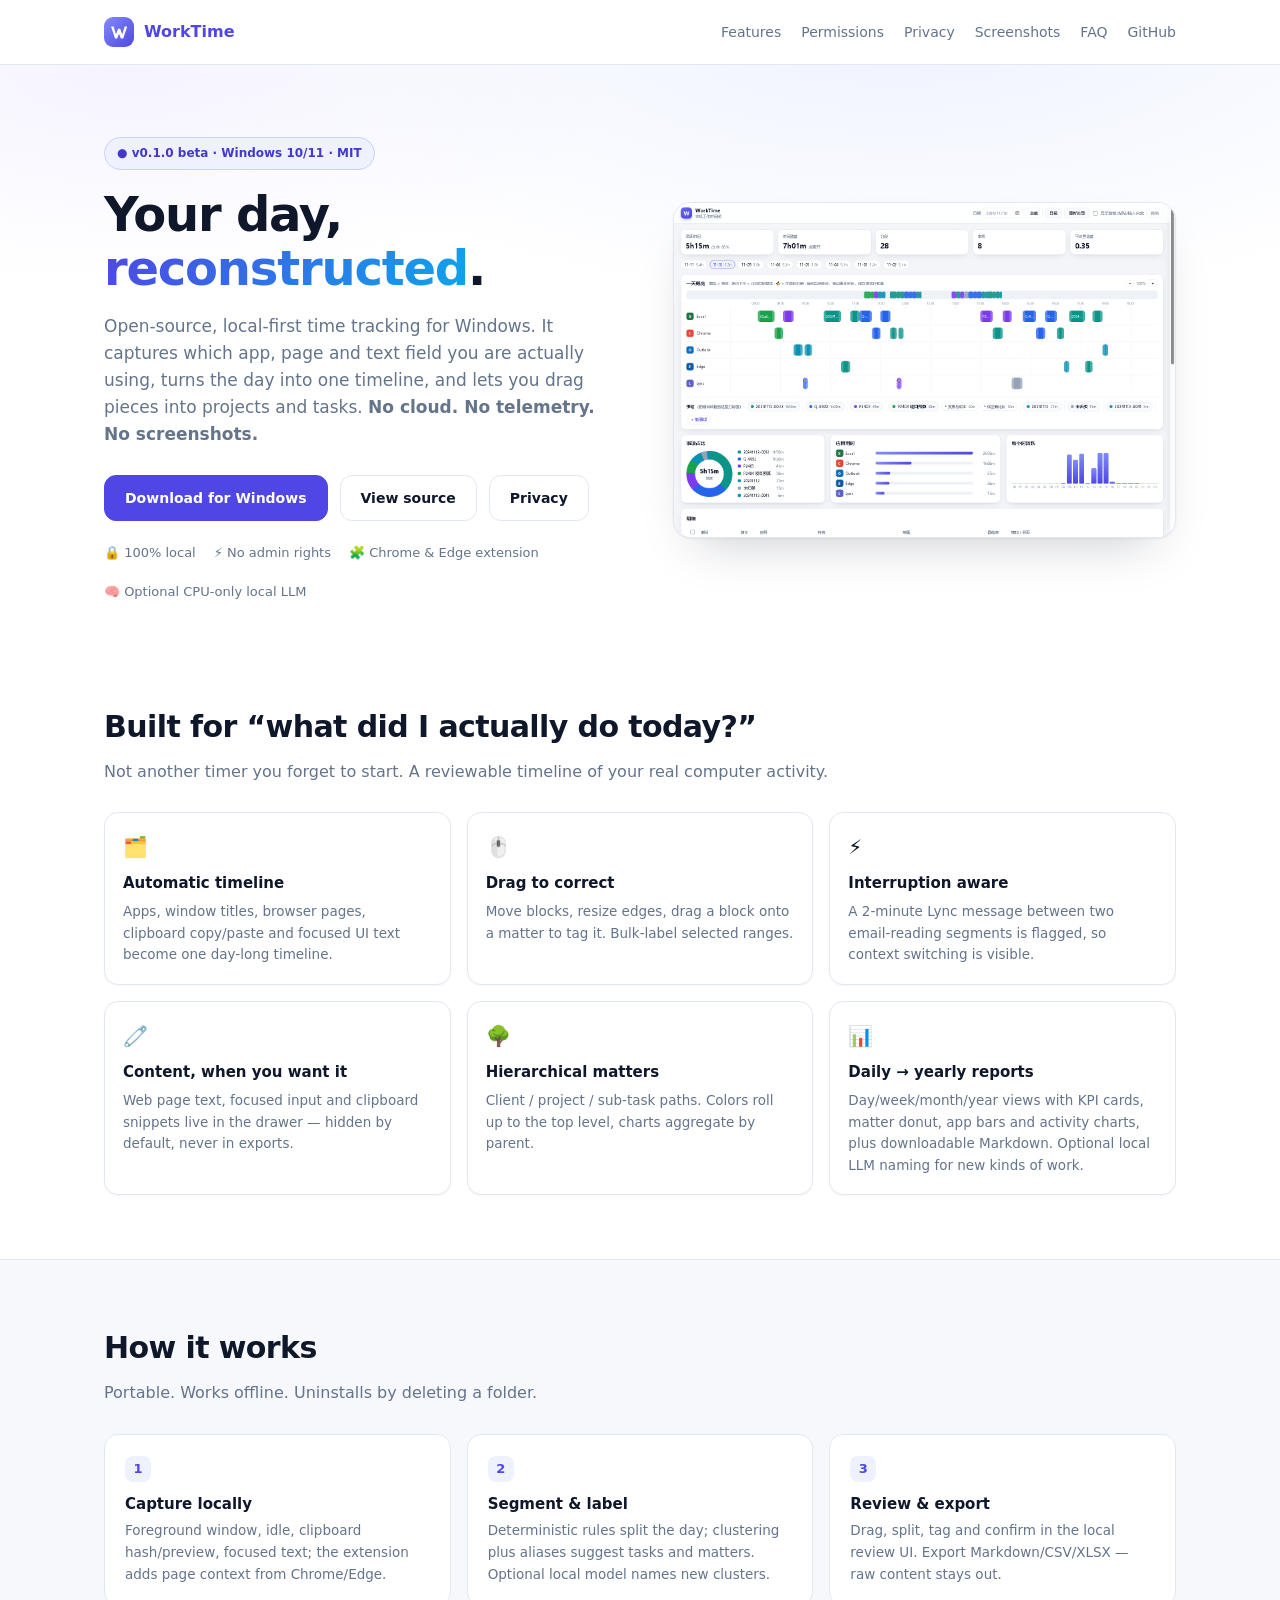
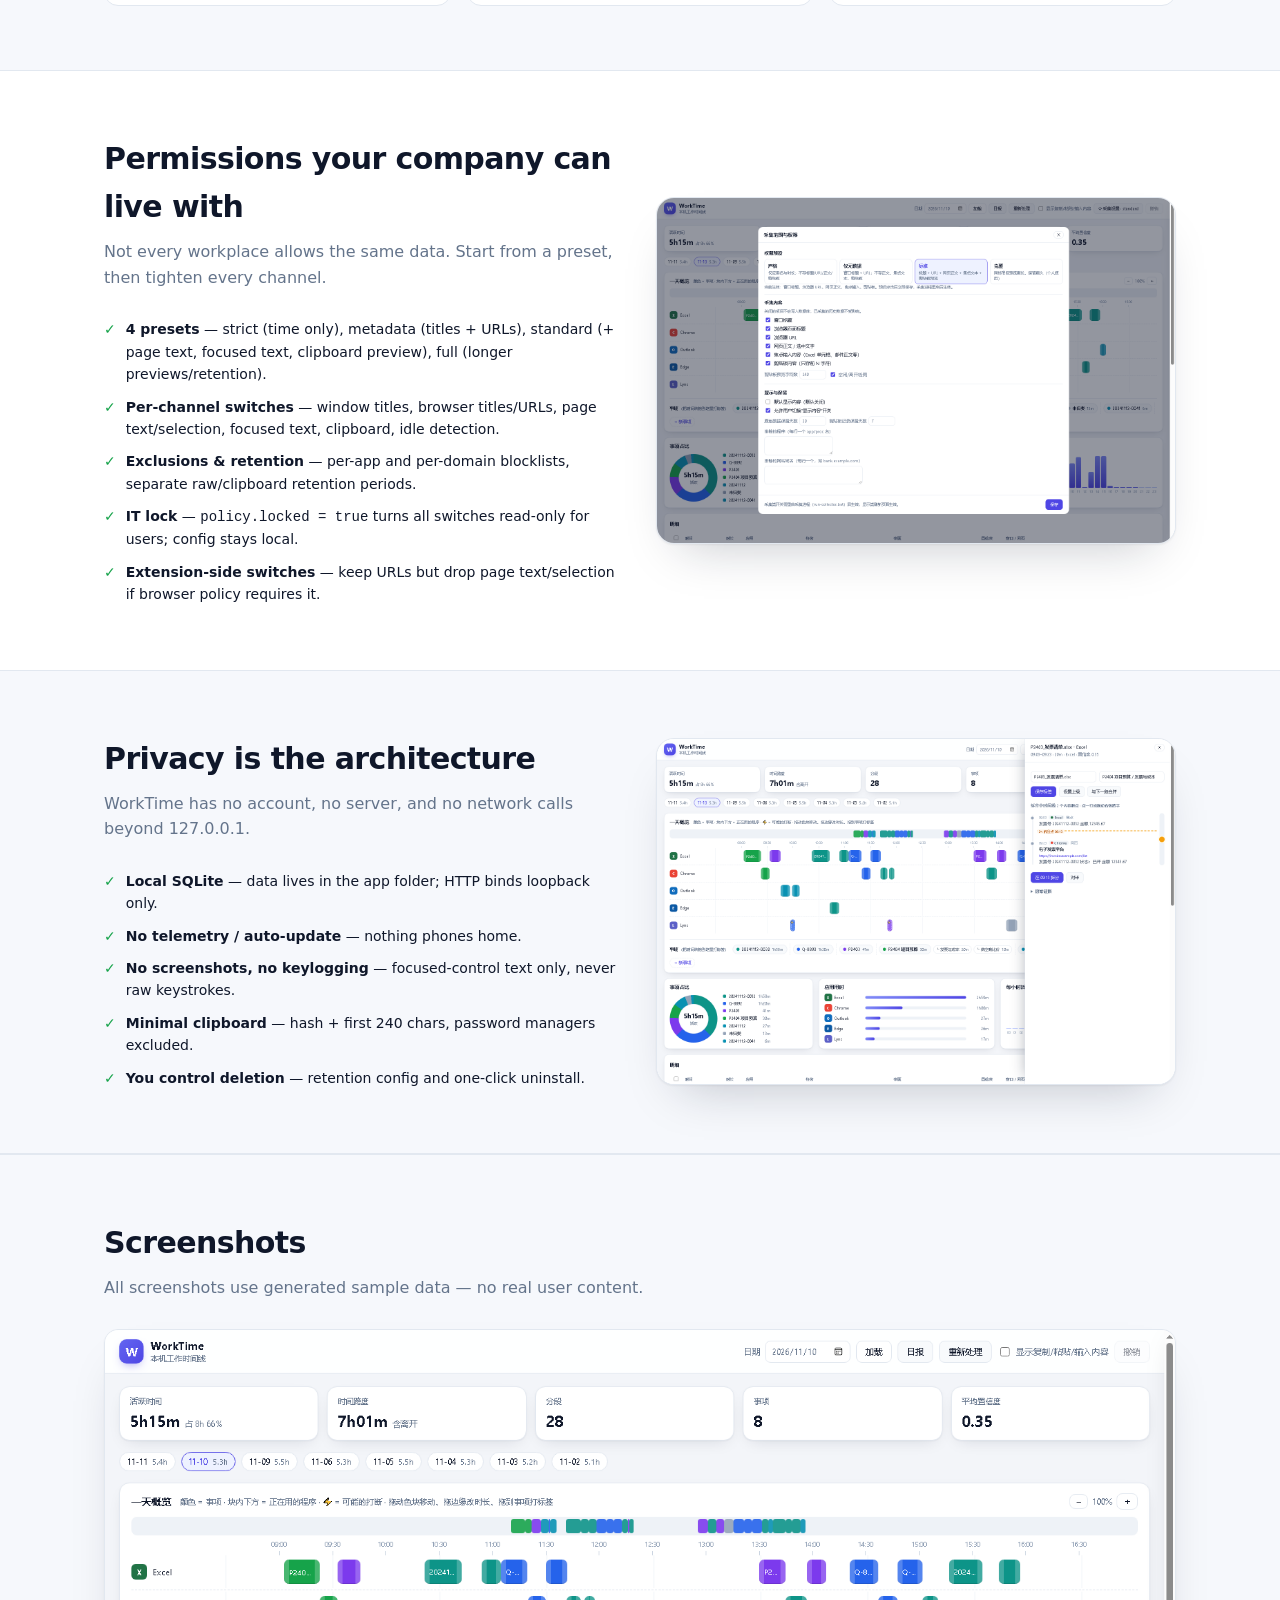
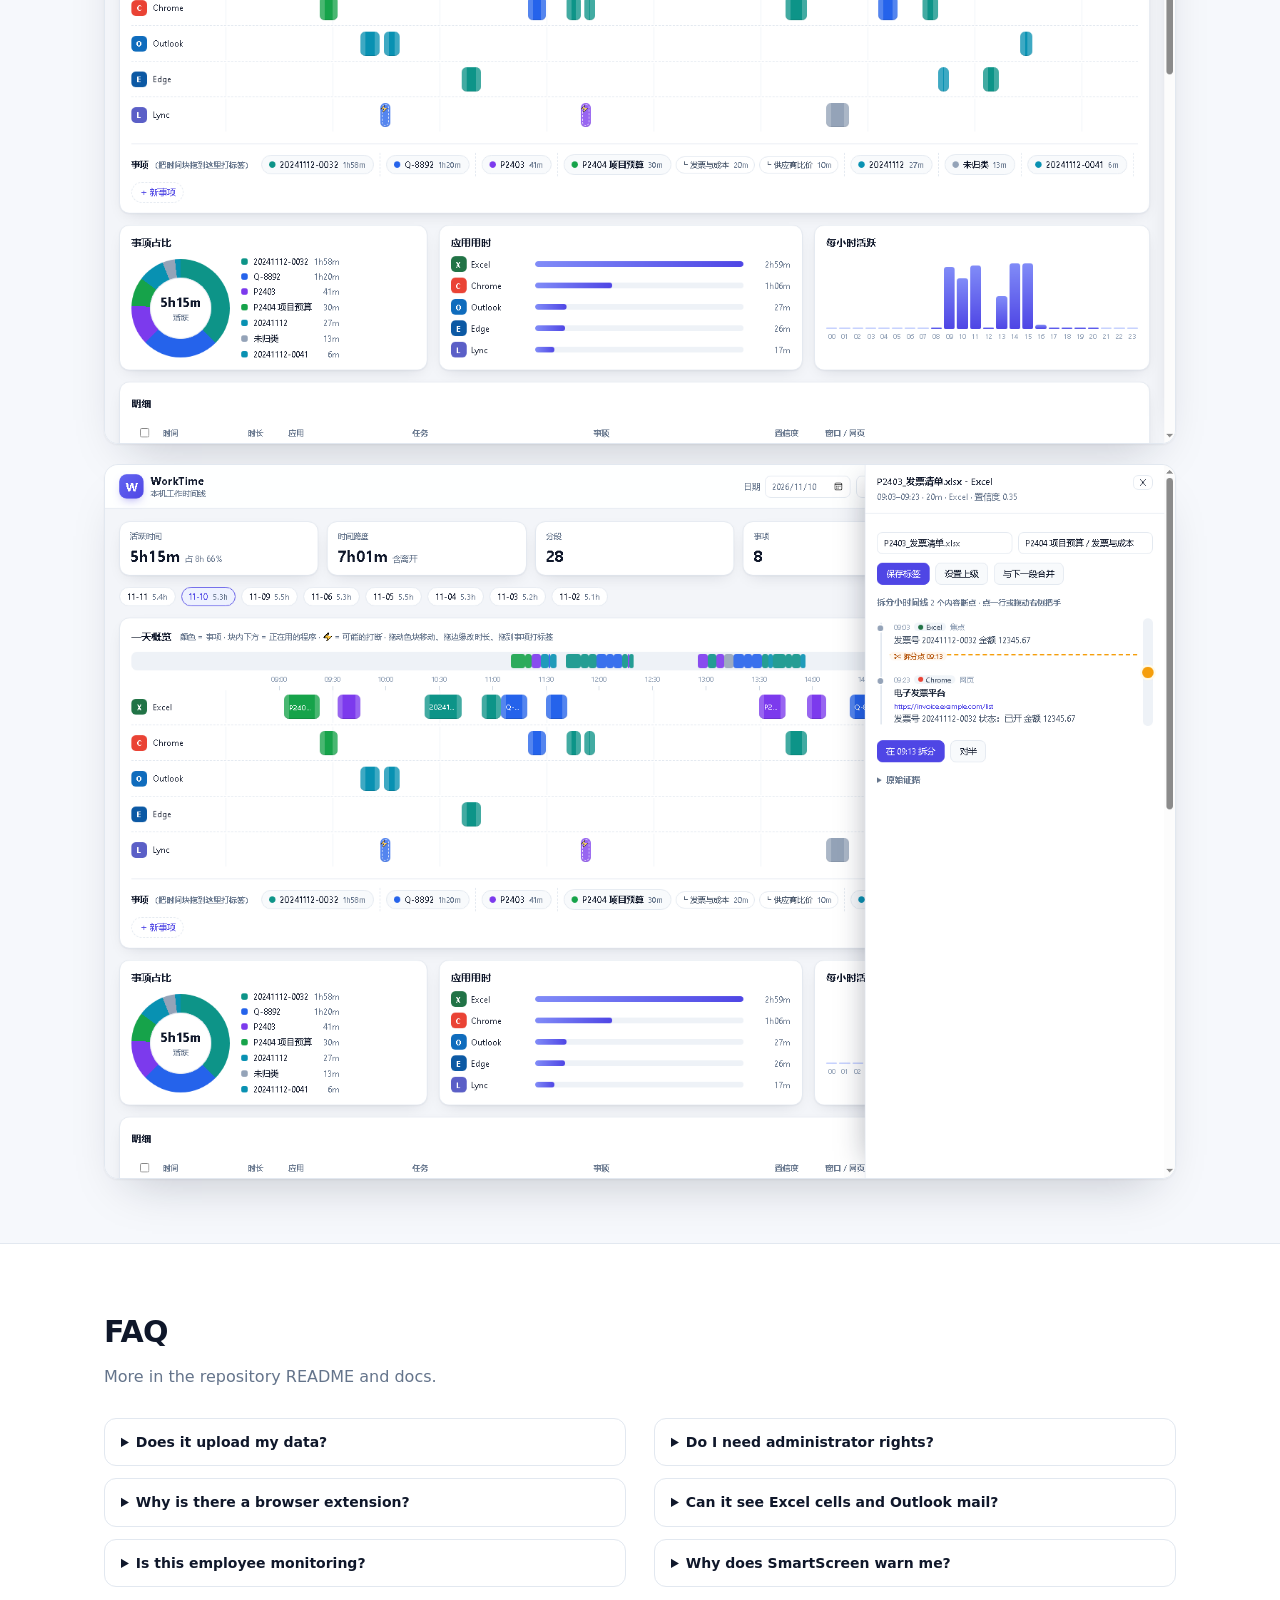
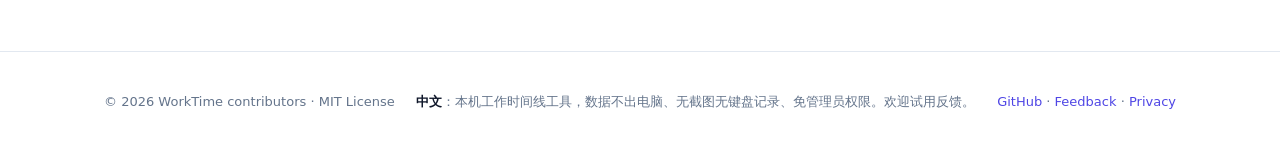
==== docs/index.html @ af7d562c "Add GitHub Pages landing under docs/" ====
﻿<!doctype html>
<html lang="en">
<head>
<meta charset="utf-8">
<meta name="viewport" content="width=device-width, initial-scale=1">
<title>WorkTime — local-first work timeline for Windows</title>
<meta name="description" content="Open-source, local-first time tracking for Windows. Automatic app/page timeline, drag-to-label, interruption detection, hierarchical matters. No cloud, no telemetry.">
<meta property="og:title" content="WorkTime — your day, reconstructed">
<meta property="og:description" content="Local-first work timeline for Windows. Open source, no cloud, no telemetry, no screenshots.">
<meta property="og:image" content="https://xlc-c.github.io/worktime/assets/social-card.png">
<meta property="og:type" content="website">
<meta name="twitter:card" content="summary_large_image">
<link rel="icon" href="assets/logo.svg">
<style>
  :root {
    --ink: #0f172a; --muted: #64748b; --line: #e2e8f0;
    --bg: #ffffff; --soft: #f6f8fc; --accent: #4f46e5; --accent2: #818cf8;
    --green: #16a34a; --radius: 18px;
    --shadow: 0 1px 2px rgba(15,23,42,.05), 0 24px 48px -24px rgba(15,23,42,.25);
  }
  * { box-sizing: border-box; }
  html { scroll-behavior: smooth; }
  body {
    margin: 0; color: var(--ink); background: var(--bg);
    font-family: "Inter", "Segoe UI", "Microsoft YaHei", system-ui, -apple-system, sans-serif;
    line-height: 1.6; -webkit-font-smoothing: antialiased;
  }
  a { color: var(--accent); text-decoration: none; }
  .wrap { max-width: 1120px; margin: 0 auto; padding: 0 24px; }
  header {
    position: sticky; top: 0; z-index: 20; backdrop-filter: blur(10px);
    background: rgba(255,255,255,.86); border-bottom: 1px solid var(--line);
  }
  header .wrap { display: flex; align-items: center; justify-content: space-between; height: 64px; }
  .brand { display: flex; align-items: center; gap: 10px; font-weight: 700; }
  .brand img { width: 30px; height: 30px; border-radius: 9px; }
  nav { display: flex; gap: 20px; font-size: 14px; }
  nav a { color: var(--muted); }
  nav a:hover { color: var(--ink); }
  .hero { padding: 72px 0 36px; background:
    radial-gradient(1200px 500px at 70% -10%, #eef2ff 0%, transparent 60%),
    radial-gradient(900px 400px at 10% 0%, #f5f3ff 0%, transparent 55%);
  }
  .hero-grid { display: grid; grid-template-columns: 1.05fr 1fr; gap: 40px; align-items: center; }
  .pill {
    display: inline-flex; align-items: center; gap: 8px; padding: 6px 12px;
    border: 1px solid #c7d2fe; background: #eef2ff; color: #4338ca;
    border-radius: 999px; font-size: 12px; font-weight: 600;
  }
  h1 { font-size: 48px; line-height: 1.12; letter-spacing: -1.2px; margin: 18px 0 14px; }
  h1 em { font-style: normal; background: linear-gradient(120deg, #4f46e5, #0ea5e9); -webkit-background-clip: text; background-clip: text; color: transparent; }
  .lead { color: var(--muted); font-size: 17px; max-width: 520px; }
  .cta { display: flex; gap: 12px; flex-wrap: wrap; margin-top: 26px; }
  .btn {
    display: inline-flex; align-items: center; gap: 8px; padding: 11px 20px;
    border-radius: 12px; font-size: 14px; font-weight: 600; border: 1px solid var(--line);
    color: var(--ink); background: #fff; transition: .15s;
  }
  .btn:hover { transform: translateY(-1px); box-shadow: var(--shadow); }
  .btn.primary { background: var(--accent); border-color: var(--accent); color: #fff; }
  .btn.primary:hover { background: #4338ca; }
  .meta { display: flex; gap: 18px; flex-wrap: wrap; margin-top: 22px; color: var(--muted); font-size: 13px; }
  .meta span { display: inline-flex; align-items: center; gap: 6px; }
  .shot {
    border-radius: var(--radius); border: 1px solid var(--line); background: #fff;
    box-shadow: var(--shadow); overflow: hidden;
  }
  .shot img { display: block; width: 100%; height: auto; }
  section { padding: 64px 0; }
  section.soft { background: var(--soft); border-top: 1px solid var(--line); border-bottom: 1px solid var(--line); }
  h2 { font-size: 30px; letter-spacing: -.6px; margin: 0 0 8px; }
  .sub { color: var(--muted); margin: 0 0 28px; }
  .cards { display: grid; grid-template-columns: repeat(3, 1fr); gap: 16px; }
  .card {
    background: #fff; border: 1px solid var(--line); border-radius: 14px; padding: 18px;
    box-shadow: 0 1px 2px rgba(15,23,42,.04);
  }
  .card .ico { font-size: 20px; }
  .card h3 { margin: 8px 0 6px; font-size: 15px; }
  .card p { margin: 0; color: var(--muted); font-size: 13.5px; }
  .steps { display: grid; grid-template-columns: repeat(3, 1fr); gap: 16px; counter-reset: s; }
  .step {
    background: #fff; border: 1px solid var(--line); border-radius: 14px; padding: 20px;
  }
  .step::before {
    counter-increment: s; content: counter(s);
    display: inline-grid; place-items: center; width: 26px; height: 26px;
    border-radius: 8px; background: #eef2ff; color: var(--accent); font-weight: 700; font-size: 13px;
  }
  .step h3 { font-size: 15px; margin: 10px 0 4px; }
  .step p { margin: 0; color: var(--muted); font-size: 13.5px; }
  .privacy { display: grid; grid-template-columns: 1fr 1fr; gap: 32px; align-items: center; }
  .checks { list-style: none; padding: 0; margin: 0; display: grid; gap: 10px; font-size: 14px; }
  .checks li { display: flex; gap: 10px; align-items: flex-start; }
  .checks b { color: var(--green); }
  .shots { display: grid; grid-template-columns: 1fr; gap: 20px; }
  .shots img { width: 100%; border-radius: 14px; border: 1px solid var(--line); box-shadow: var(--shadow); }
  .faq { display: grid; grid-template-columns: 1fr 1fr; gap: 12px 28px; }
  details { border: 1px solid var(--line); border-radius: 12px; padding: 12px 16px; background: #fff; }
  summary { cursor: pointer; font-weight: 600; font-size: 14px; }
  details p { color: var(--muted); font-size: 13.5px; margin: 8px 0 0; }
  footer { padding: 40px 0; color: var(--muted); font-size: 13px; border-top: 1px solid var(--line); }
  footer .wrap { display: flex; justify-content: space-between; gap: 20px; flex-wrap: wrap; }
  .lang { font-size: 13px; color: var(--muted); }
  .lang strong { color: var(--ink); }
  @media (max-width: 860px) {
    .hero-grid, .cards, .steps, .privacy, .faq { grid-template-columns: 1fr; }
    h1 { font-size: 36px; }
    nav { display: none; }
  }
</style>
</head>
<body>

<header>
  <div class="wrap">
    <a class="brand" href="#"><img src="assets/logo.svg" alt="">WorkTime</a>
    <nav>
      <a href="#features">Features</a>
      <a href="#permissions">Permissions</a>
      <a href="#privacy">Privacy</a>
      <a href="#screens">Screenshots</a>
      <a href="#faq">FAQ</a>
      <!-- Replace with your repository URL -->
      <a href="https://github.com/xlc-c/worktime">GitHub</a>
    </nav>
  </div>
</header>

<div class="hero">
  <div class="wrap hero-grid">
    <div>
      <span class="pill">● v0.1.0 beta · Windows 10/11 · MIT</span>
      <h1>Your day, <em>reconstructed</em>.</h1>
      <p class="lead">
        Open-source, local-first time tracking for Windows. It captures which app, page and text
        field you are actually using, turns the day into one timeline, and lets you drag pieces
        into projects and tasks. <strong>No cloud. No telemetry. No screenshots.</strong>
      </p>
      <div class="cta">
        <!-- Replace xlc-c/worktime with your repo -->
        <a class="btn primary" href="https://github.com/xlc-c/worktime/releases/latest">Download for Windows</a>
        <a class="btn" href="https://github.com/xlc-c/worktime">View source</a>
        <a class="btn" href="https://github.com/xlc-c/worktime/blob/main/docs/privacy.md">Privacy</a>
      </div>
      <div class="meta">
        <span>🔒 100% local</span>
        <span>⚡ No admin rights</span>
        <span>🧩 Chrome &amp; Edge extension</span>
        <span>🧠 Optional CPU-only local LLM</span>
      </div>
    </div>
    <div class="shot"><img src="assets/full.png" alt="WorkTime timeline with per-app lanes, charts and hierarchy"></div>
  </div>
</div>

<section id="features">
  <div class="wrap">
    <h2>Built for “what did I actually do today?”</h2>
    <p class="sub">Not another timer you forget to start. A reviewable timeline of your real computer activity.</p>
    <div class="cards">
      <div class="card"><div class="ico">🗂️</div><h3>Automatic timeline</h3><p>Apps, window titles, browser pages, clipboard copy/paste and focused UI text become one day-long timeline.</p></div>
      <div class="card"><div class="ico">🖱️</div><h3>Drag to correct</h3><p>Move blocks, resize edges, drag a block onto a matter to tag it. Bulk-label selected ranges.</p></div>
      <div class="card"><div class="ico">⚡</div><h3>Interruption aware</h3><p>A 2-minute Lync message between two email-reading segments is flagged, so context switching is visible.</p></div>
      <div class="card"><div class="ico">🧷</div><h3>Content, when you want it</h3><p>Web page text, focused input and clipboard snippets live in the drawer — hidden by default, never in exports.</p></div>
      <div class="card"><div class="ico">🌳</div><h3>Hierarchical matters</h3><p>Client / project / sub-task paths. Colors roll up to the top level, charts aggregate by parent.</p></div>
      <div class="card"><div class="ico">📊</div><h3>Daily → yearly reports</h3><p>Day/week/month/year views with KPI cards, matter donut, app bars and activity charts, plus downloadable Markdown. Optional local LLM naming for new kinds of work.</p></div>
    </div>
  </div>
</section>

<section class="soft">
  <div class="wrap">
    <h2>How it works</h2>
    <p class="sub">Portable. Works offline. Uninstalls by deleting a folder.</p>
    <div class="steps">
      <div class="step"><h3>Capture locally</h3><p>Foreground window, idle, clipboard hash/preview, focused text; the extension adds page context from Chrome/Edge.</p></div>
      <div class="step"><h3>Segment &amp; label</h3><p>Deterministic rules split the day; clustering plus aliases suggest tasks and matters. Optional local model names new clusters.</p></div>
      <div class="step"><h3>Review &amp; export</h3><p>Drag, split, tag and confirm in the local review UI. Export Markdown/CSV/XLSX — raw content stays out.</p></div>
    </div>
  </div>
</section>

<section id="permissions">
  <div class="wrap privacy">
    <div>
      <h2>Permissions your company can live with</h2>
      <p class="sub">Not every workplace allows the same data. Start from a preset, then tighten every channel.</p>
      <ul class="checks">
        <li><b>✓</b><div><strong>4 presets</strong> — strict (time only), metadata (titles + URLs),
          standard (+ page text, focused text, clipboard preview), full (longer previews/retention).</div></li>
        <li><b>✓</b><div><strong>Per-channel switches</strong> — window titles, browser titles/URLs,
          page text/selection, focused text, clipboard, idle detection.</div></li>
        <li><b>✓</b><div><strong>Exclusions &amp; retention</strong> — per-app and per-domain blocklists,
          separate raw/clipboard retention periods.</div></li>
        <li><b>✓</b><div><strong>IT lock</strong> — <code>policy.locked = true</code> turns all switches
          read-only for users; config stays local.</div></li>
        <li><b>✓</b><div><strong>Extension-side switches</strong> — keep URLs but drop page text/selection
          if browser policy requires it.</div></li>
      </ul>
    </div>
    <div class="shot"><img src="assets/settings.png" alt="Capture scope and permission presets"></div>
  </div>
</section>

<section class="soft" id="privacy">
  <div class="wrap privacy">
    <div>
      <h2>Privacy is the architecture</h2>
      <p class="sub">WorkTime has no account, no server, and no network calls beyond 127.0.0.1.</p>
      <ul class="checks">
        <li><b>✓</b><div><strong>Local SQLite</strong> — data lives in the app folder; HTTP binds loopback only.</div></li>
        <li><b>✓</b><div><strong>No telemetry / auto-update</strong> — nothing phones home.</div></li>
        <li><b>✓</b><div><strong>No screenshots, no keylogging</strong> — focused-control text only, never raw keystrokes.</div></li>
        <li><b>✓</b><div><strong>Minimal clipboard</strong> — hash + first 240 chars, password managers excluded.</div></li>
        <li><b>✓</b><div><strong>You control deletion</strong> — retention config and one-click uninstall.</div></li>
      </ul>
    </div>
    <div class="shot"><img src="assets/drawer.png" alt="WorkTime detail drawer with content and split timeline"></div>
  </div>
</section>

<section id="screens" class="soft">
  <div class="wrap">
    <h2>Screenshots</h2>
    <p class="sub">All screenshots use generated sample data — no real user content.</p>
    <div class="shots">
      <img src="assets/full.png" alt="Full day timeline">
      <img src="assets/drawer.png" alt="Drawer with split timeline and content">
    </div>
  </div>
</section>

<section id="faq">
  <div class="wrap">
    <h2>FAQ</h2>
    <p class="sub">More in the repository README and docs.</p>
    <div class="faq">
      <details><summary>Does it upload my data?</summary><p>No. There is no cloud component; the only network endpoints are localhost. You can run it fully offline.</p></details>
      <details><summary>Do I need administrator rights?</summary><p>No. It runs as a portable folder under your user profile and adds a per-user Startup shortcut.</p></details>
      <details><summary>Why is there a browser extension?</summary><p>Browsers do not expose the active page to native apps. The extension sends URL/title/visible text to 127.0.0.1 only, with a per-install token.</p></details>
      <details><summary>Can it see Excel cells and Outlook mail?</summary><p>Yes, via Windows UI Automation focused-control text, when the app exposes it. You can toggle content display and keep it out of exports.</p></details>
      <details><summary>Is this employee monitoring?</summary><p>No. It is a personal work-review tool. If used at work, get IT approval and follow your company’s data policy.</p></details>
      <details><summary>Why does SmartScreen warn me?</summary><p>The ZIP is not code-signed yet. Verify the SHA-256 in the release notes, or build from source.</p></details>
    </div>
  </div>
</section>

<footer>
  <div class="wrap">
    <div>© 2026 WorkTime contributors · MIT License</div>
    <div class="lang"><strong>中文</strong>：本机工作时间线工具，数据不出电脑、无截图无键盘记录、免管理员权限。欢迎试用反馈。</div>
    <div>
      <!-- Replace links -->
      <a href="https://github.com/xlc-c/worktime">GitHub</a> ·
      <a href="https://github.com/xlc-c/worktime/issues">Feedback</a> ·
      <a href="https://github.com/xlc-c/worktime/blob/main/docs/privacy.md">Privacy</a>
    </div>
  </div>
</footer>

</body>
</html>
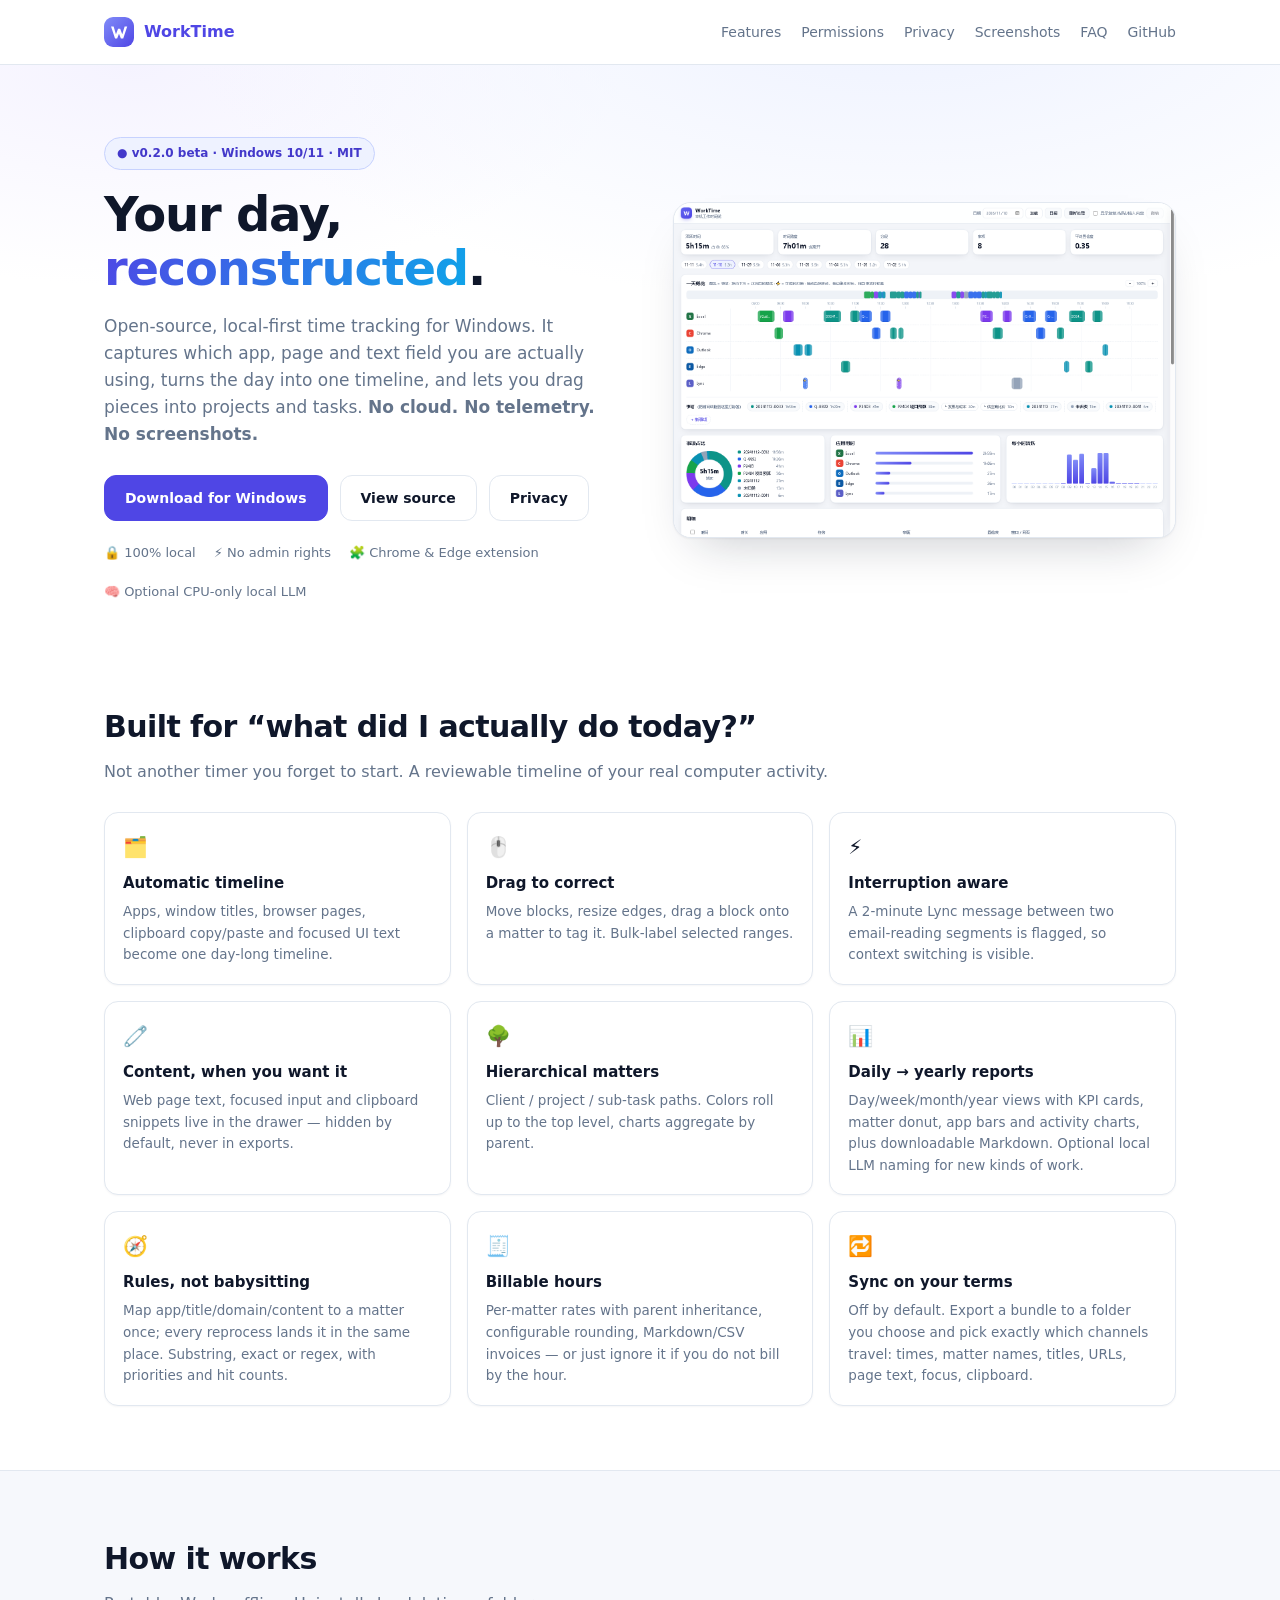
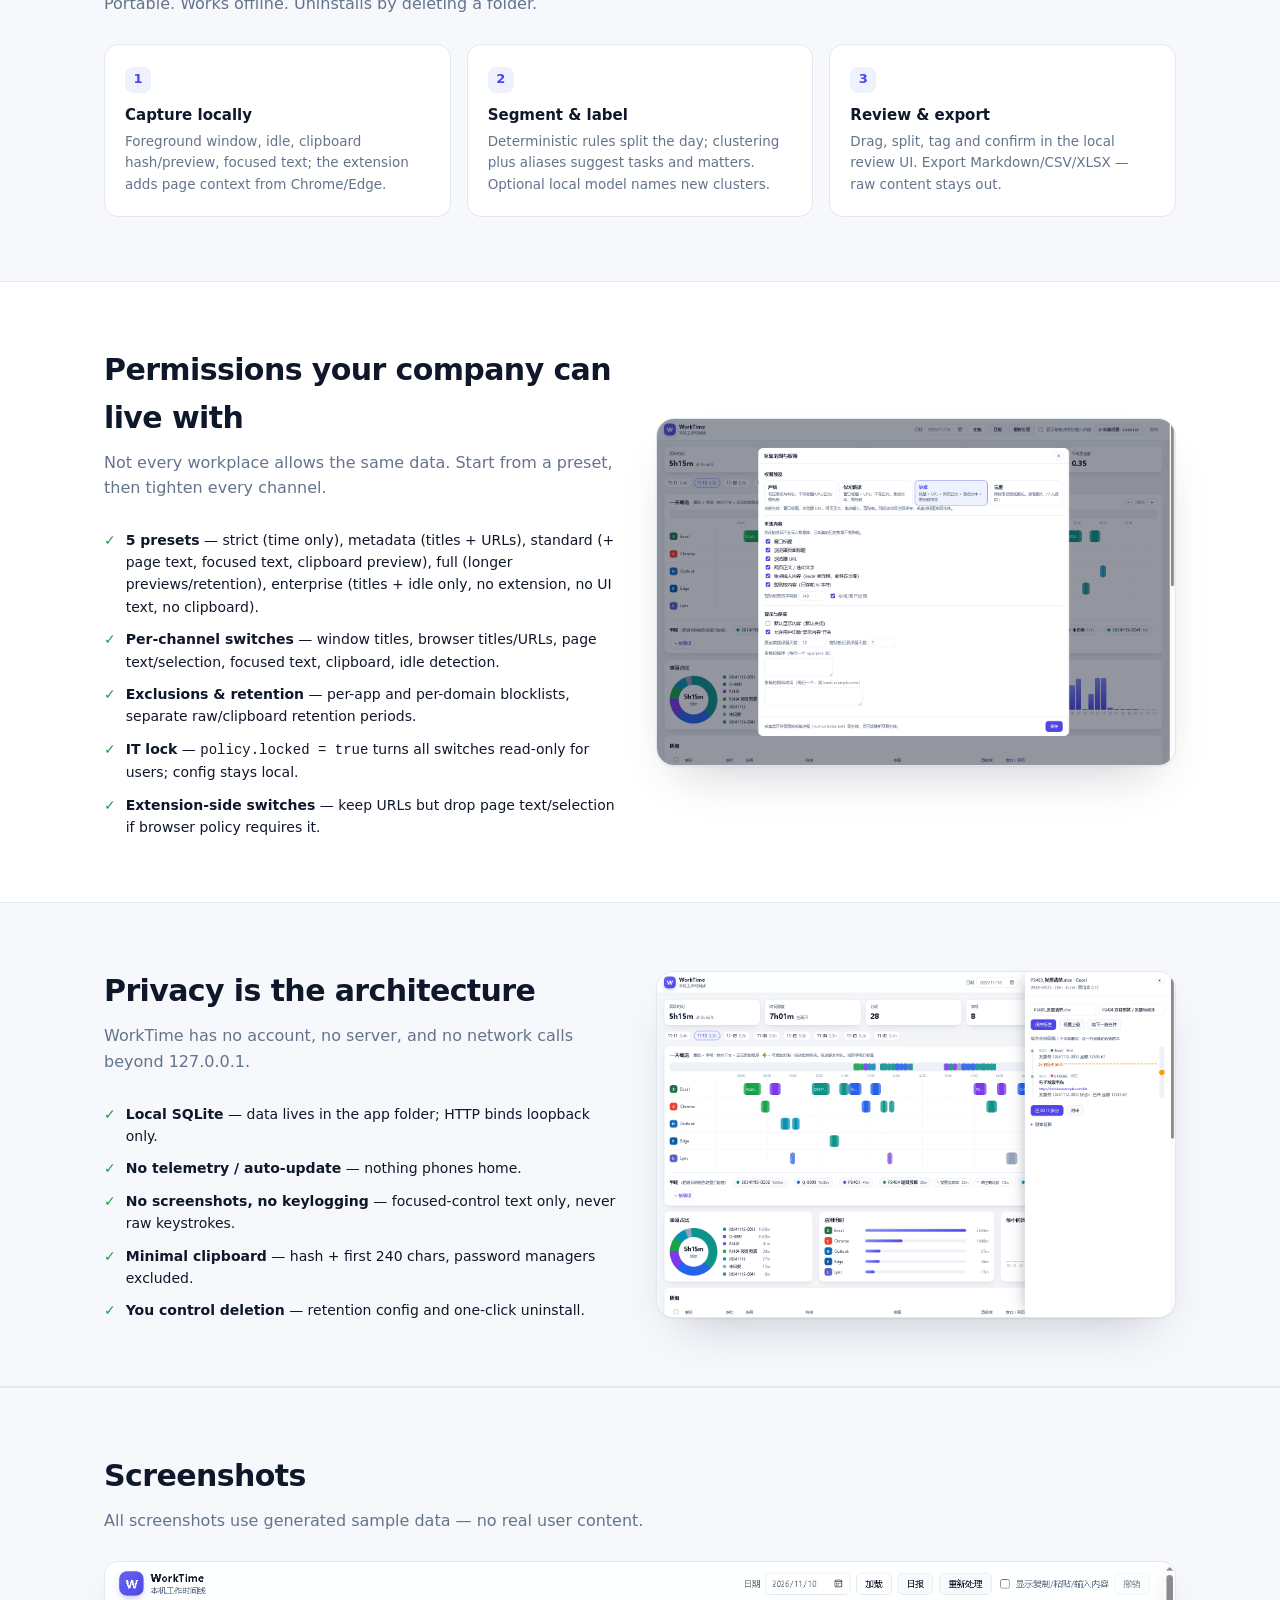
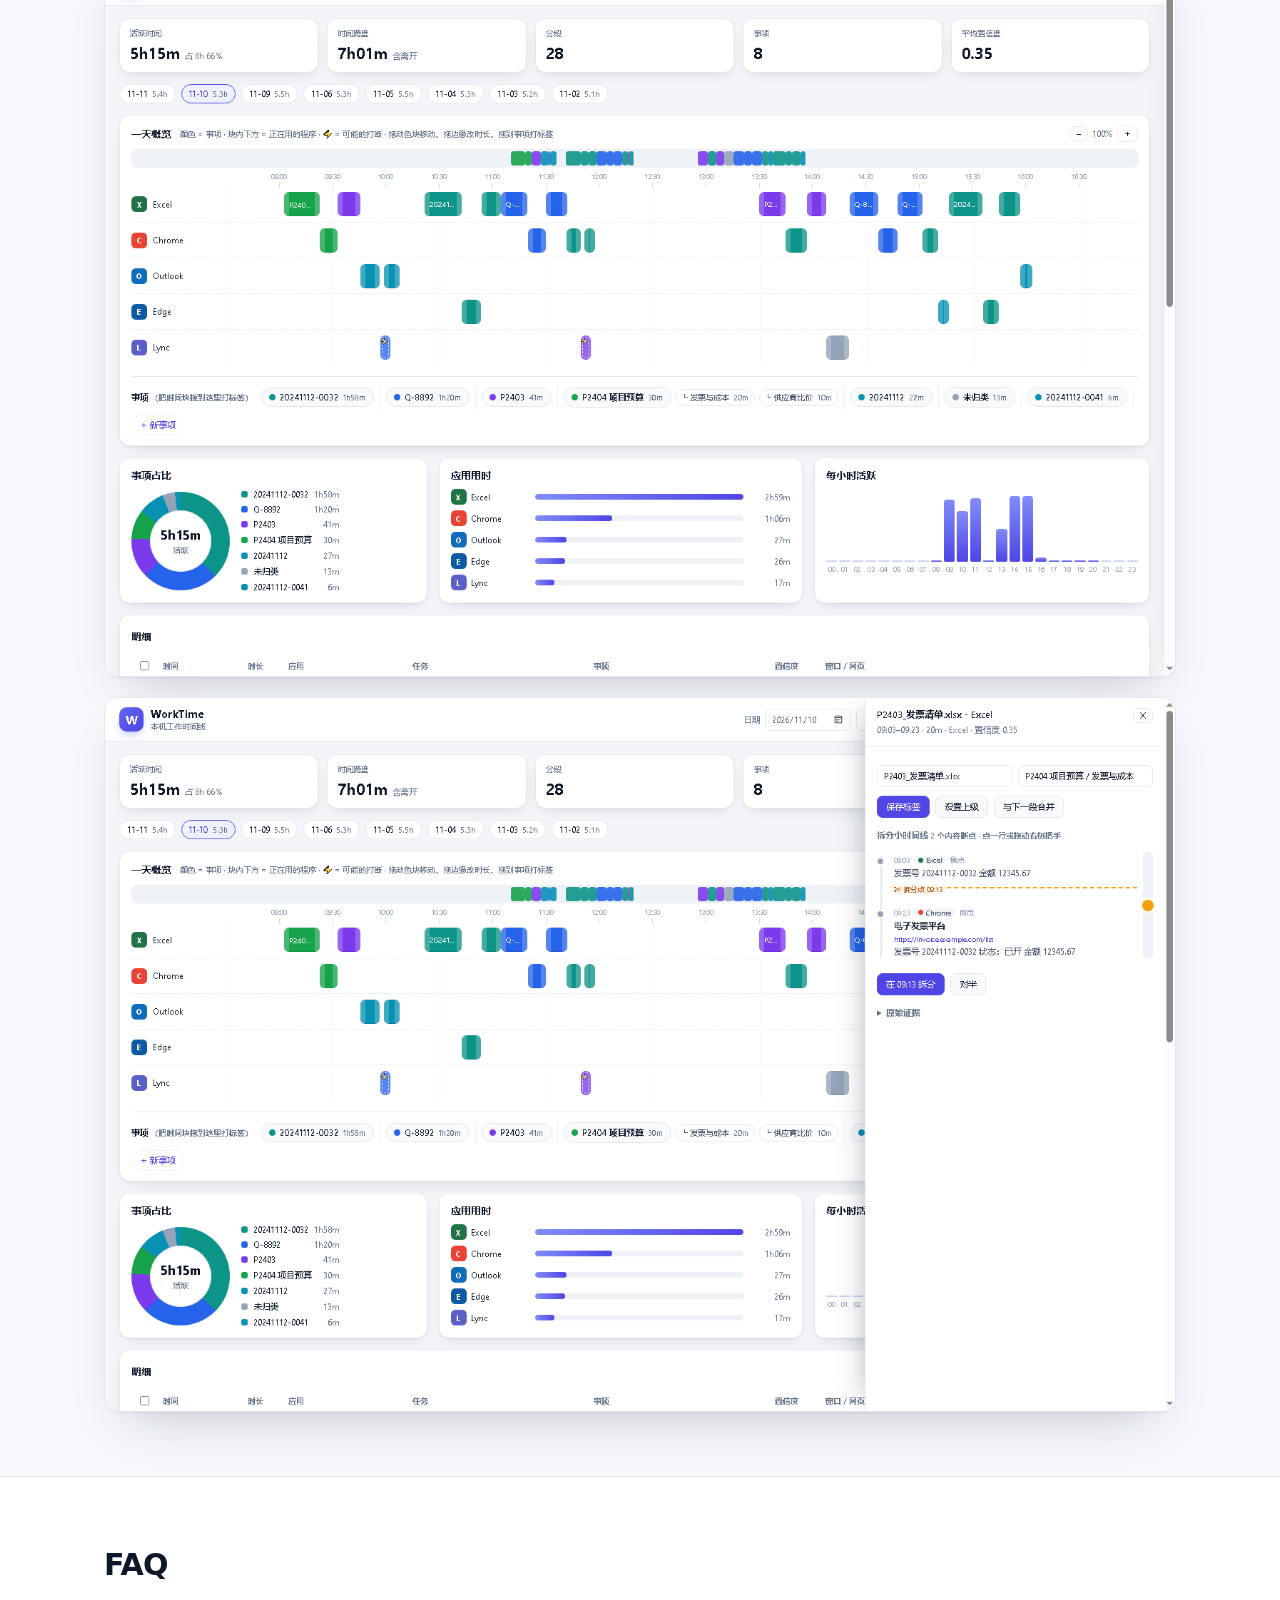
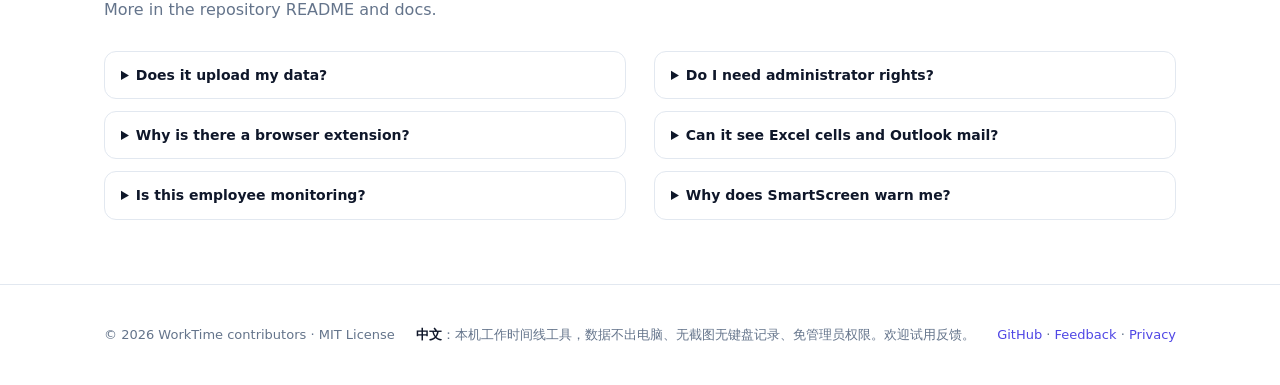
==== commit ac9539f6: "feat: v0.2.0 —— 自动规则、可选多端同步、计费与实时状态 - 自动规则（wt/rules.py）：应用/标题/域名/焦点文本 → 事项，支持包含、= 精确、re: 正则、   优先级与命" ====
--- a/docs/index.html
+++ b/docs/index.html
@@ -1,4 +1,4 @@
-﻿<!doctype html>
+<!doctype html>
 <html lang="en">
 <head>
 <meta charset="utf-8">
@@ -130,7 +130,7 @@
 <div class="hero">
   <div class="wrap hero-grid">
     <div>
-      <span class="pill">● v0.1.0 beta · Windows 10/11 · MIT</span>
+      <span class="pill">● v0.2.0 beta · Windows 10/11 · MIT</span>
       <h1>Your day, <em>reconstructed</em>.</h1>
       <p class="lead">
         Open-source, local-first time tracking for Windows. It captures which app, page and text
@@ -165,6 +165,9 @@
       <div class="card"><div class="ico">🧷</div><h3>Content, when you want it</h3><p>Web page text, focused input and clipboard snippets live in the drawer — hidden by default, never in exports.</p></div>
       <div class="card"><div class="ico">🌳</div><h3>Hierarchical matters</h3><p>Client / project / sub-task paths. Colors roll up to the top level, charts aggregate by parent.</p></div>
       <div class="card"><div class="ico">📊</div><h3>Daily → yearly reports</h3><p>Day/week/month/year views with KPI cards, matter donut, app bars and activity charts, plus downloadable Markdown. Optional local LLM naming for new kinds of work.</p></div>
+      <div class="card"><div class="ico">🧭</div><h3>Rules, not babysitting</h3><p>Map app/title/domain/content to a matter once; every reprocess lands it in the same place. Substring, exact or regex, with priorities and hit counts.</p></div>
+      <div class="card"><div class="ico">🧾</div><h3>Billable hours</h3><p>Per-matter rates with parent inheritance, configurable rounding, Markdown/CSV invoices — or just ignore it if you do not bill by the hour.</p></div>
+      <div class="card"><div class="ico">🔁</div><h3>Sync on your terms</h3><p>Off by default. Export a bundle to a folder you choose and pick exactly which channels travel: times, matter names, titles, URLs, page text, focus, clipboard.</p></div>
     </div>
   </div>
 </section>
@@ -187,8 +190,9 @@
       <h2>Permissions your company can live with</h2>
       <p class="sub">Not every workplace allows the same data. Start from a preset, then tighten every channel.</p>
       <ul class="checks">
-        <li><b>✓</b><div><strong>4 presets</strong> — strict (time only), metadata (titles + URLs),
-          standard (+ page text, focused text, clipboard preview), full (longer previews/retention).</div></li>
+        <li><b>✓</b><div><strong>5 presets</strong> — strict (time only), metadata (titles + URLs),
+          standard (+ page text, focused text, clipboard preview), full (longer previews/retention),
+          enterprise (titles + idle only, no extension, no UI text, no clipboard).</div></li>
         <li><b>✓</b><div><strong>Per-channel switches</strong> — window titles, browser titles/URLs,
           page text/selection, focused text, clipboard, idle detection.</div></li>
         <li><b>✓</b><div><strong>Exclusions &amp; retention</strong> — per-app and per-domain blocklists,
